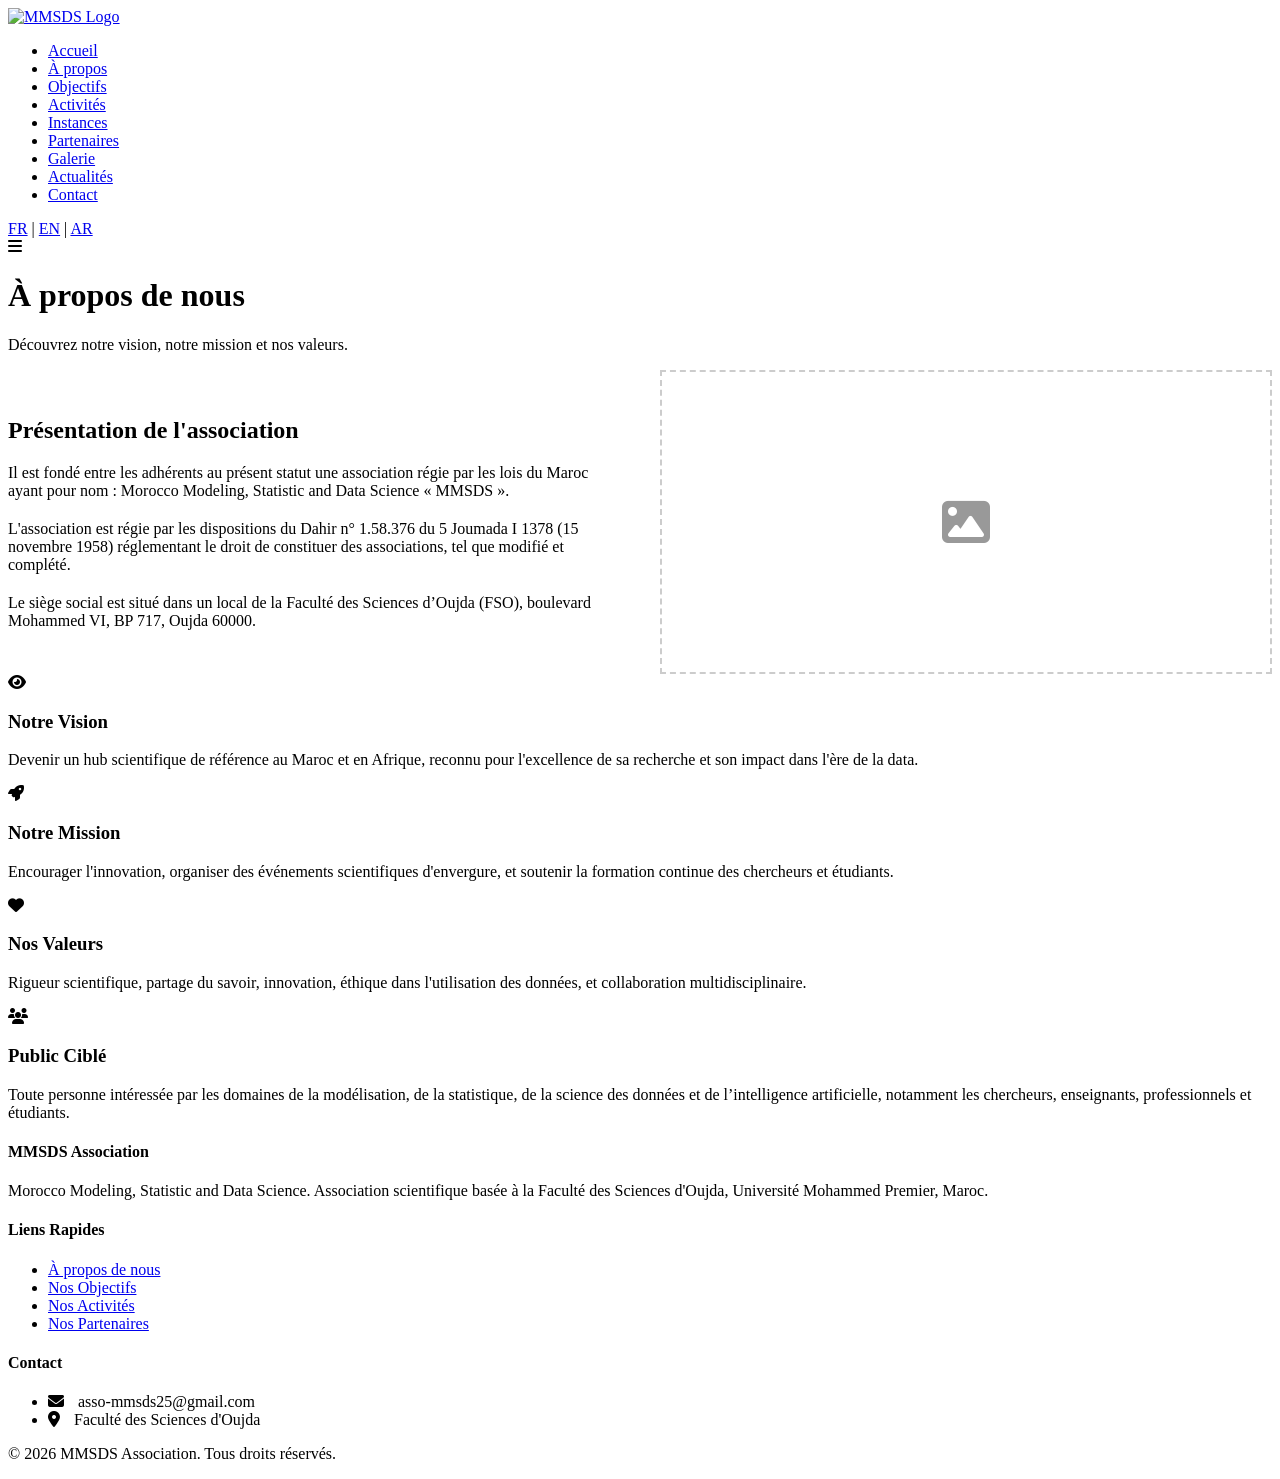
==== about.html @ ed64d481 "Add files via upload" ====
<!DOCTYPE html>
<html lang="fr">
<head>
    <meta charset="UTF-8">
    <meta name="viewport" content="width=device-width, initial-scale=1.0">
    <title>À propos - MMSDS Association</title>
    <link rel="stylesheet" href="css/style.css">
    <link rel="stylesheet" href="https://cdnjs.cloudflare.com/ajax/libs/font-awesome/6.4.0/css/all.min.css">
</head>
<body>

    <!-- Header (Same as index.html) -->
    <header class="header">
        <div class="container navbar">
            <div class="logo">
                <a href="index.html">
                    <img src="img/MSDDS.png" alt="MMSDS Logo" style="height: 60px;">
                </a>
            </div>
            <nav>
                <ul class="nav-menu">
                    <li class="nav-item"><a href="index.html" class="nav-link">Accueil</a></li>
                    <li class="nav-item"><a href="about.html" class="nav-link active">À propos</a></li>
                    <li class="nav-item"><a href="objectives.html" class="nav-link">Objectifs</a></li>
                    <li class="nav-item"><a href="activities.html" class="nav-link">Activités</a></li>
                    <li class="nav-item"><a href="instances.html" class="nav-link">Instances</a></li>
                    <li class="nav-item"><a href="partners.html" class="nav-link">Partenaires</a></li>
                    <li class="nav-item"><a href="gallery.html" class="nav-link">Galerie</a></li>
                    <li class="nav-item"><a href="news.html" class="nav-link">Actualités</a></li>
                    <li class="nav-item"><a href="contact.html" class="nav-link">Contact</a></li>
                </ul>
            </nav>
            <div class="lang-selector">
                <a href="#">FR</a> | <a href="#">EN</a> | <a href="#">AR</a>
            </div>
            <div class="hamburger"><i class="fas fa-bars"></i></div>
        </div>
    </header>

    <div class="page-header">
        <div class="container">
            <h1>À propos de nous</h1>
            <p>Découvrez notre vision, notre mission et nos valeurs.</p>
        </div>
    </div>

    <!-- À propos Section -->
    <section class="section">
        <div class="container">
            <div style="display: grid; grid-template-columns: 1fr 1fr; gap: 40px; align-items: center;">
                <div>
                    <h2 class="section-title" style="text-align: left;">Présentation de l'association</h2>
                    <p style="margin-bottom: 20px;">Il est fondé entre les adhérents au présent statut une association régie par les lois du Maroc ayant pour nom : Morocco Modeling, Statistic and Data Science « MMSDS ».</p>
                    <p style="margin-bottom: 20px;">L'association est régie par les dispositions du Dahir n° 1.58.376 du 5 Joumada I 1378 (15 novembre 1958) réglementant le droit de constituer des associations, tel que modifié et complété.</p>
                    <p>Le siège social est situé dans un local de la Faculté des Sciences d’Oujda (FSO), boulevard Mohammed VI, BP 717, Oujda 60000.</p>
                </div>
                <div>
                    <!-- Placeholder pour image -->
                    <div style="background-color: var(--light-gray); height: 300px; border-radius: var(--border-radius); display: flex; align-items: center; justify-content: center; border: 2px dashed #ccc;">
                        <i class="fas fa-image" style="font-size: 3rem; color: #999;"></i>
                    </div>
                </div>
            </div>
        </div>
    </section>

    <!-- Vision, Mission, Valeurs, Public ciblé -->
    <section class="section section-bg">
        <div class="container">
            <div class="card-grid">
                <div class="card">
                    <i class="fas fa-eye card-icon" style="color: var(--secondary-color);"></i>
                    <h3 class="card-title">Notre Vision</h3>
                    <p>Devenir un hub scientifique de référence au Maroc et en Afrique, reconnu pour l'excellence de sa recherche et son impact dans l'ère de la data.</p>
                </div>
                <div class="card">
                    <i class="fas fa-rocket card-icon" style="color: var(--secondary-color);"></i>
                    <h3 class="card-title">Notre Mission</h3>
                    <p>Encourager l'innovation, organiser des événements scientifiques d'envergure, et soutenir la formation continue des chercheurs et étudiants.</p>
                </div>
                <div class="card">
                    <i class="fas fa-heart card-icon" style="color: var(--secondary-color);"></i>
                    <h3 class="card-title">Nos Valeurs</h3>
                    <p>Rigueur scientifique, partage du savoir, innovation, éthique dans l'utilisation des données, et collaboration multidisciplinaire.</p>
                </div>
                <div class="card">
                    <i class="fas fa-users card-icon" style="color: var(--secondary-color);"></i>
                    <h3 class="card-title">Public Ciblé</h3>
                    <p>Toute personne intéressée par les domaines de la modélisation, de la statistique, de la science des données et de l’intelligence artificielle, notamment les chercheurs, enseignants, professionnels et étudiants.</p>
                </div>
            </div>
        </div>
    </section>

    <!-- Footer (Same as index.html) -->
    <footer class="footer">
        <div class="container">
            <div class="footer-top">
                <div class="footer-widget">
                    <h4>MMSDS Association</h4>
                    <p>Morocco Modeling, Statistic and Data Science. Association scientifique basée à la Faculté des Sciences d'Oujda, Université Mohammed Premier, Maroc.</p>
                </div>
                <div class="footer-widget">
                    <h4>Liens Rapides</h4>
                    <ul class="footer-links">
                        <li><a href="about.html">À propos de nous</a></li>
                        <li><a href="objectives.html">Nos Objectifs</a></li>
                        <li><a href="activities.html">Nos Activités</a></li>
                        <li><a href="partners.html">Nos Partenaires</a></li>
                    </ul>
                </div>
                <div class="footer-widget">
                    <h4>Contact</h4>
                    <ul class="footer-links">
                        <li><i class="fas fa-envelope" style="margin-right: 10px; color: var(--primary-color);"></i> asso-mmsds25@gmail.com</li>
                        <li><i class="fas fa-map-marker-alt" style="margin-right: 10px; color: var(--primary-color);"></i> Faculté des Sciences d'Oujda</li>
                    </ul>
                </div>
            </div>
            <div class="footer-bottom">
                <p>&copy; 2026 MMSDS Association. Tous droits réservés.</p>
            </div>
        </div>
    </footer>
    <script src="js/main.js"></script>
</body>
</html>
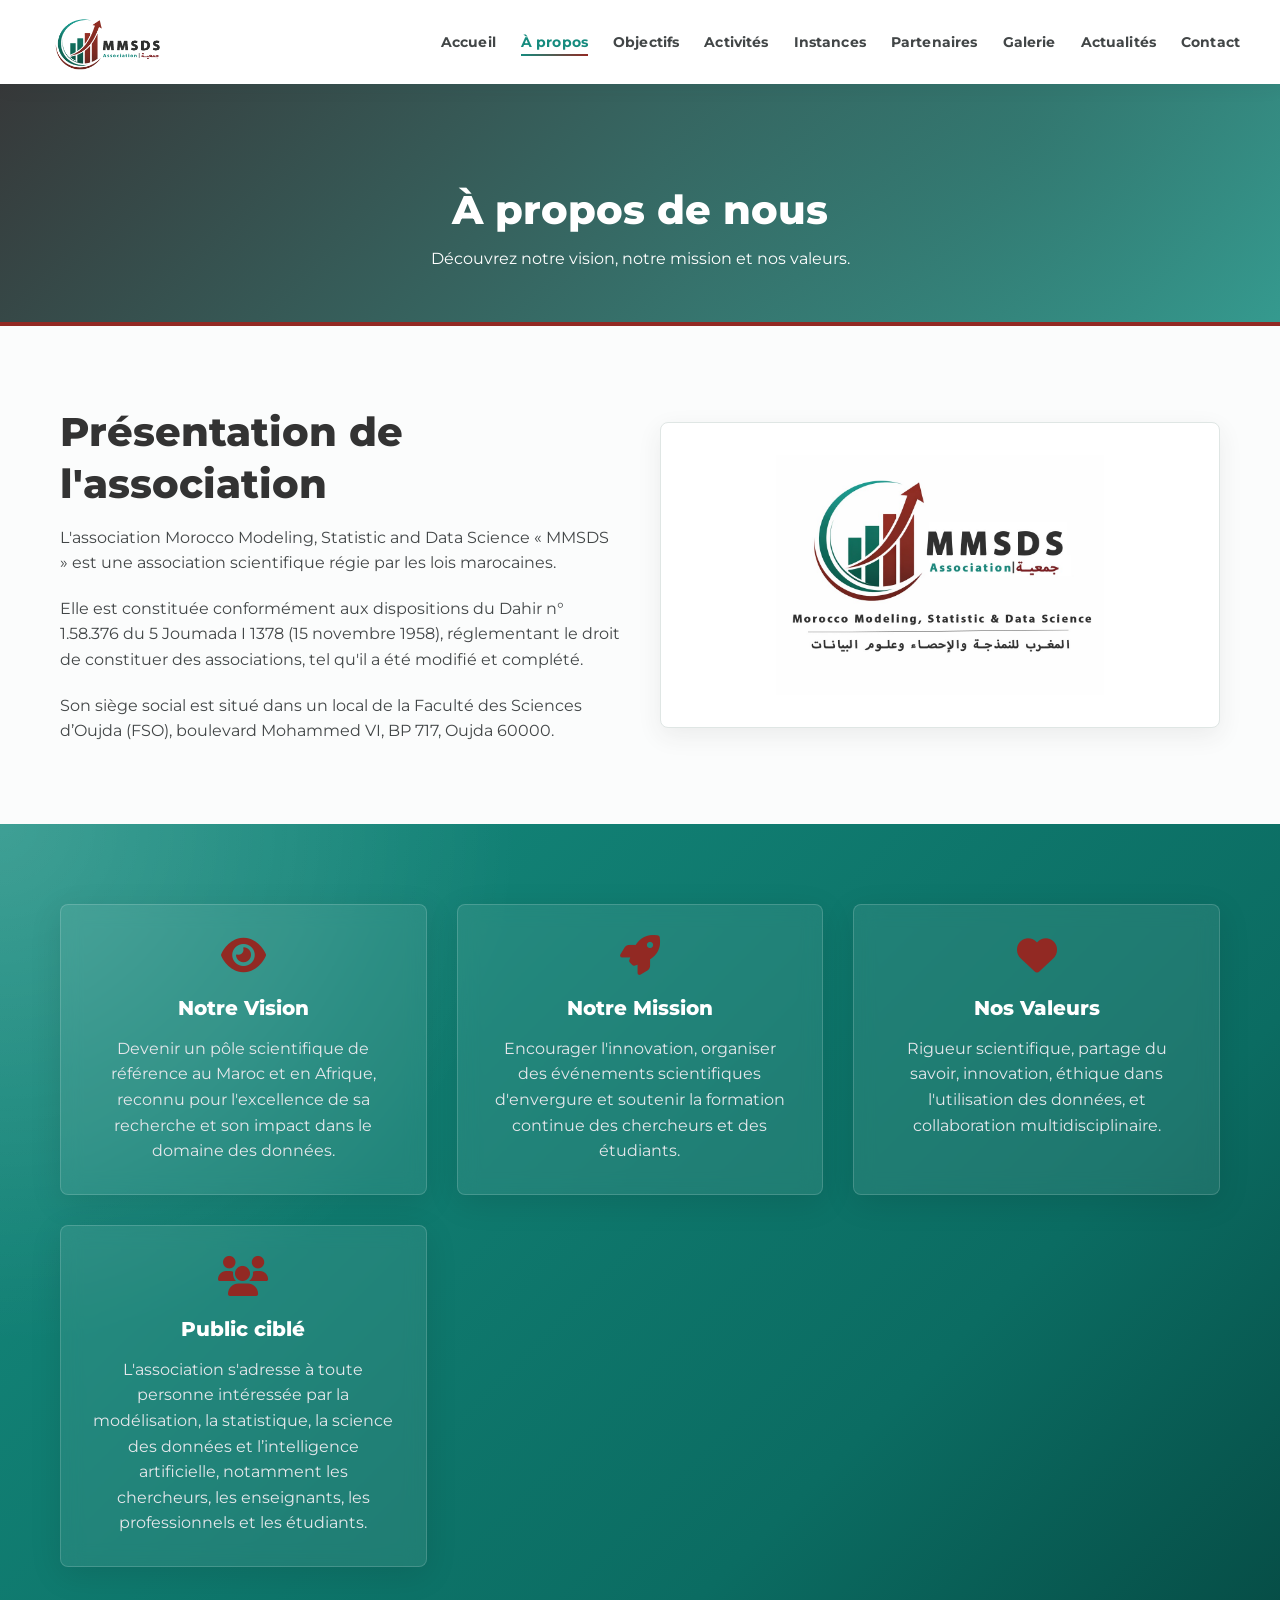
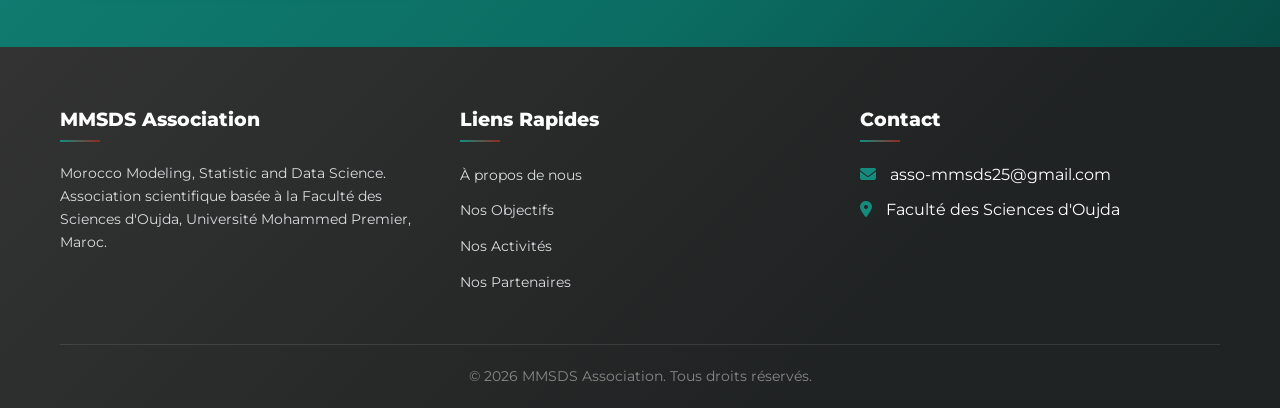
==== commit 690288f6: "Initial commit site MSDDS" ====
--- a/about.html
+++ b/about.html
@@ -30,9 +30,6 @@
                     <li class="nav-item"><a href="contact.html" class="nav-link">Contact</a></li>
                 </ul>
             </nav>
-            <div class="lang-selector">
-                <a href="#">FR</a> | <a href="#">EN</a> | <a href="#">AR</a>
-            </div>
             <div class="hamburger"><i class="fas fa-bars"></i></div>
         </div>
     </header>
@@ -50,14 +47,13 @@
             <div style="display: grid; grid-template-columns: 1fr 1fr; gap: 40px; align-items: center;">
                 <div>
                     <h2 class="section-title" style="text-align: left;">Présentation de l'association</h2>
-                    <p style="margin-bottom: 20px;">Il est fondé entre les adhérents au présent statut une association régie par les lois du Maroc ayant pour nom : Morocco Modeling, Statistic and Data Science « MMSDS ».</p>
-                    <p style="margin-bottom: 20px;">L'association est régie par les dispositions du Dahir n° 1.58.376 du 5 Joumada I 1378 (15 novembre 1958) réglementant le droit de constituer des associations, tel que modifié et complété.</p>
-                    <p>Le siège social est situé dans un local de la Faculté des Sciences d’Oujda (FSO), boulevard Mohammed VI, BP 717, Oujda 60000.</p>
+                    <p style="margin-bottom: 20px;">L'association Morocco Modeling, Statistic and Data Science « MMSDS » est une association scientifique régie par les lois marocaines.</p>
+                    <p style="margin-bottom: 20px;">Elle est constituée conformément aux dispositions du Dahir n° 1.58.376 du 5 Joumada I 1378 (15 novembre 1958), réglementant le droit de constituer des associations, tel qu'il a été modifié et complété.</p>
+                    <p>Son siège social est situé dans un local de la Faculté des Sciences d’Oujda (FSO), boulevard Mohammed VI, BP 717, Oujda 60000.</p>
                 </div>
                 <div>
-                    <!-- Placeholder pour image -->
-                    <div style="background-color: var(--light-gray); height: 300px; border-radius: var(--border-radius); display: flex; align-items: center; justify-content: center; border: 2px dashed #ccc;">
-                        <i class="fas fa-image" style="font-size: 3rem; color: #999;"></i>
+                    <div style="background: var(--white); min-height: 300px; border-radius: var(--border-radius); display: flex; align-items: center; justify-content: center; border: 1px solid var(--border-color); box-shadow: var(--box-shadow); padding: 32px;">
+                        <img src="img/MSDDS.jpeg" alt="Logo de l'association MMSDS" style="max-height: 240px; width: auto;">
                     </div>
                 </div>
             </div>
@@ -71,12 +67,12 @@
                 <div class="card">
                     <i class="fas fa-eye card-icon" style="color: var(--secondary-color);"></i>
                     <h3 class="card-title">Notre Vision</h3>
-                    <p>Devenir un hub scientifique de référence au Maroc et en Afrique, reconnu pour l'excellence de sa recherche et son impact dans l'ère de la data.</p>
+                    <p>Devenir un pôle scientifique de référence au Maroc et en Afrique, reconnu pour l'excellence de sa recherche et son impact dans le domaine des données.</p>
                 </div>
                 <div class="card">
                     <i class="fas fa-rocket card-icon" style="color: var(--secondary-color);"></i>
                     <h3 class="card-title">Notre Mission</h3>
-                    <p>Encourager l'innovation, organiser des événements scientifiques d'envergure, et soutenir la formation continue des chercheurs et étudiants.</p>
+                    <p>Encourager l'innovation, organiser des événements scientifiques d'envergure et soutenir la formation continue des chercheurs et des étudiants.</p>
                 </div>
                 <div class="card">
                     <i class="fas fa-heart card-icon" style="color: var(--secondary-color);"></i>
@@ -85,8 +81,8 @@
                 </div>
                 <div class="card">
                     <i class="fas fa-users card-icon" style="color: var(--secondary-color);"></i>
-                    <h3 class="card-title">Public Ciblé</h3>
-                    <p>Toute personne intéressée par les domaines de la modélisation, de la statistique, de la science des données et de l’intelligence artificielle, notamment les chercheurs, enseignants, professionnels et étudiants.</p>
+                    <h3 class="card-title">Public ciblé</h3>
+                    <p>L'association s'adresse à toute personne intéressée par la modélisation, la statistique, la science des données et l’intelligence artificielle, notamment les chercheurs, les enseignants, les professionnels et les étudiants.</p>
                 </div>
             </div>
         </div>
--- a/css/style.css
+++ b/css/style.css
@@ -0,0 +1,605 @@
+@import url('https://fonts.googleapis.com/css2?family=Montserrat:wght@400;500;600;700;800;900&display=swap');
+
+:root {
+    /* Color Palette */
+    --primary-color: #158b7e; /* Vert/Teal du logo */
+    --primary-hover: #0b6c62;
+    --primary-soft: #e7f4f1;
+    --secondary-color: #922923; /* Rouge brique du logo */
+    --secondary-hover: #762019;
+    --secondary-soft: #f8ecea;
+    --dark-color: #333333; /* Noir/Gris très foncé */
+    --text-color: #424647;
+    --muted-color: #6f7778;
+    --light-gray: #f6f8f7;
+    --border-color: #dfe6e4;
+    --white: #ffffff;
+    --primary: var(--primary-color);
+    --secondary: var(--secondary-color);
+    --bg-color: #fbfcfc;
+    --gray-700: var(--text-color);
+    --gray-600: var(--muted-color);
+    --gray-300: #d7dddd;
+
+    /* Typography */
+    --font-family: 'Montserrat', Arial, sans-serif;
+    
+    /* Spacing & Sizes */
+    --container-width: 1200px;
+    --section-padding: 80px 0;
+    --border-radius: 8px;
+    --transition: all 0.3s ease;
+    --box-shadow: 0 8px 24px rgba(48, 50, 51, 0.08);
+    --hover-shadow: 0 16px 34px rgba(21, 139, 126, 0.16);
+}
+
+* {
+    margin: 0;
+    padding: 0;
+    box-sizing: border-box;
+}
+
+body {
+    font-family: var(--font-family);
+    color: var(--text-color);
+    background-color: #fbfcfc;
+    line-height: 1.6;
+    overflow-x: hidden;
+    font-weight: 400;
+}
+
+h1, h2, h3, h4, h5, h6 {
+    color: var(--dark-color);
+    font-weight: 800;
+    line-height: 1.3;
+    letter-spacing: 0;
+}
+
+a {
+    text-decoration: none;
+    color: var(--primary-color);
+    transition: var(--transition);
+}
+
+a:hover {
+    color: var(--secondary-color);
+}
+
+ul {
+    list-style: none;
+}
+
+img {
+    max-width: 100%;
+    height: auto;
+    display: block;
+}
+
+/* Container */
+.container {
+    max-width: var(--container-width);
+    margin: 0 auto;
+    padding: 0 20px;
+}
+
+/* Common Section */
+.section {
+    padding: var(--section-padding);
+}
+
+.section-bg {
+    background:
+        radial-gradient(circle at top left, rgba(255, 255, 255, 0.18), transparent 34%),
+        linear-gradient(135deg, var(--primary-color) 0%, var(--primary-hover) 70%, #064c45 100%);
+    color: var(--white);
+}
+
+.section-bg .section-title {
+    color: var(--white);
+}
+
+.section-bg .section-subtitle {
+    color: #e0f2f1; /* Vert très clair/blanc */
+}
+
+/* Glassmorphism cards for the dark background */
+.section-bg .card {
+    background: rgba(255, 255, 255, 0.08);
+    backdrop-filter: blur(10px);
+    border: 1px solid rgba(255, 255, 255, 0.16);
+    color: var(--white);
+    box-shadow: 0 8px 32px rgba(0, 0, 0, 0.1);
+}
+
+.section-bg .card:hover {
+    background: rgba(255, 255, 255, 0.1);
+    border-color: rgba(255, 255, 255, 0.3);
+    transform: translateY(-5px);
+}
+
+.section-bg .card-title {
+    color: var(--white);
+}
+
+.section-bg .card-icon {
+    color: #f0d2ce; /* Icon color that pops on teal */
+}
+
+.section-bg .card p {
+    color: #e5e7eb;
+}
+
+.section-title {
+    text-align: center;
+    font-size: 2.5rem;
+    margin-bottom: 15px;
+    color: var(--dark-color);
+}
+
+.section-subtitle {
+    text-align: center;
+    color: var(--primary-color);
+    font-weight: 700;
+    margin-bottom: 50px;
+    text-transform: uppercase;
+    letter-spacing: 0.08em;
+}
+
+/* Buttons */
+.btn {
+    display: inline-block;
+    padding: 12px 28px;
+    border-radius: var(--border-radius);
+    font-weight: 700;
+    text-align: center;
+    cursor: pointer;
+    transition: var(--transition);
+    border: 2px solid transparent;
+    letter-spacing: 0.01em;
+}
+
+.btn-primary {
+    background: linear-gradient(135deg, var(--primary-color), var(--primary-hover));
+    color: var(--white);
+}
+
+.btn-primary:hover {
+    background: linear-gradient(135deg, var(--primary-hover), #074e47);
+    color: var(--white);
+    transform: translateY(-2px);
+    box-shadow: 0 10px 22px rgba(21, 139, 126, 0.28);
+}
+
+.btn-secondary {
+    background-color: transparent;
+    border-color: var(--primary-color);
+    color: var(--primary-color);
+}
+
+.btn-secondary:hover {
+    background-color: var(--secondary-color);
+    border-color: var(--secondary-color);
+    color: var(--white);
+    transform: translateY(-2px);
+}
+
+/* Header & Navigation */
+.header {
+    background-color: var(--white);
+    box-shadow: 0 2px 18px rgba(48, 50, 51, 0.08);
+    position: sticky;
+    top: 0;
+    z-index: 1000;
+}
+
+.navbar {
+    display: flex;
+    justify-content: space-between;
+    align-items: center;
+    padding: 12px 0;
+}
+
+.logo img {
+    max-height: 64px;
+    width: auto;
+}
+
+.logo a {
+    font-size: 1.5rem;
+    font-weight: 700;
+    color: var(--dark-color);
+    display: flex;
+    align-items: center;
+    gap: 10px;
+}
+
+.logo span {
+    color: var(--primary-color);
+}
+
+.nav-menu {
+    display: flex;
+    gap: 25px;
+}
+
+.nav-item a {
+    color: var(--text-color);
+    font-weight: 700;
+    font-size: 0.9rem;
+    position: relative;
+    letter-spacing: 0.01em;
+}
+
+.nav-item a:hover,
+.nav-item a.active {
+    color: var(--primary-color);
+}
+
+.nav-item a::after {
+    content: '';
+    position: absolute;
+    width: 0;
+    height: 2px;
+    bottom: -5px;
+    left: 0;
+    background: linear-gradient(90deg, var(--primary-color), var(--secondary-color));
+    transition: var(--transition);
+}
+
+.nav-item a:hover::after,
+.nav-item a.active::after {
+    width: 100%;
+}
+
+.hamburger {
+    display: none;
+    cursor: pointer;
+    font-size: 1.5rem;
+    color: var(--dark-color);
+}
+
+/* Hero Section */
+.hero {
+    height: 80vh;
+    min-height: 600px;
+    background:
+        linear-gradient(135deg, rgba(48, 50, 51, 0.96), rgba(11, 108, 98, 0.9)),
+        radial-gradient(circle at 72% 22%, rgba(146, 41, 35, 0.3), transparent 32%);
+    position: relative;
+    display: flex;
+    align-items: center;
+    text-align: center;
+    color: var(--white);
+    overflow: hidden;
+}
+
+#heroCanvas {
+    position: absolute;
+    top: 0;
+    left: 0;
+    width: 100%;
+    height: 100%;
+    z-index: 1;
+    opacity: 0.72;
+}
+
+.hero .container {
+    position: relative;
+    z-index: 2;
+}
+
+.hero h1 {
+    color: var(--white);
+    font-size: 3.5rem;
+    margin-bottom: 20px;
+    text-shadow: 0 6px 18px rgba(0,0,0,0.25);
+    font-weight: 900;
+}
+
+.hero h1 span {
+    text-shadow: 0 4px 14px rgba(0,0,0,0.32);
+}
+
+.brand-initial {
+    color: var(--secondary-color);
+}
+
+.hero-acronym {
+    display: block;
+    color: var(--secondary-color);
+    font-size: 0.58em;
+    font-weight: 900;
+    margin-top: 12px;
+}
+
+.hero p {
+    font-size: 1.2rem;
+    color: #edf5f3;
+    margin-bottom: 30px;
+    max-width: 800px;
+    margin-left: auto;
+    margin-right: auto;
+}
+
+.hero .hero-arabic {
+    font-size: 1.55rem;
+    font-weight: 800;
+    color: var(--white);
+    margin-bottom: 22px;
+}
+
+/* HERO SCROLL ARROW */
+.hero-scroll-arrow {
+    position: absolute;
+    bottom: 40px;
+    left: 50%;
+    transform: translateX(-50%);
+    font-size: 2rem;
+    color: var(--white);
+    animation: bounce 2s infinite;
+    z-index: 3;
+    cursor: pointer;
+}
+@keyframes bounce {
+    0%, 20%, 50%, 80%, 100% { transform: translateY(0) translateX(-50%); }
+    40% { transform: translateY(-20px) translateX(-50%); }
+    60% { transform: translateY(-10px) translateX(-50%); }
+}
+
+.hero-btns {
+    display: flex;
+    gap: 15px;
+    justify-content: center;
+}
+
+.hero .btn-secondary {
+    border-color: rgba(255, 255, 255, 0.72);
+    color: var(--white);
+}
+
+.hero .btn-secondary:hover {
+    background-color: var(--secondary-color);
+    border-color: var(--secondary-color);
+    color: var(--white);
+}
+
+/* Cards */
+.card-grid {
+    display: grid;
+    grid-template-columns: repeat(auto-fit, minmax(300px, 1fr));
+    gap: 30px;
+}
+
+.card {
+    background: var(--white);
+    border-radius: var(--border-radius);
+    padding: 30px;
+    box-shadow: var(--box-shadow);
+    transition: var(--transition);
+    border: 1px solid var(--border-color);
+    text-align: center;
+}
+
+.card:hover {
+    transform: translateY(-5px);
+    box-shadow: var(--hover-shadow);
+    border-color: rgba(21, 139, 126, 0.45);
+}
+
+.card-icon {
+    font-size: 2.5rem;
+    color: var(--primary-color);
+    margin-bottom: 20px;
+}
+
+.card-title {
+    font-size: 1.25rem;
+    margin-bottom: 15px;
+    color: var(--dark-color);
+    font-weight: 800;
+}
+
+/* Member Cards */
+.member-card {
+    background: var(--white);
+    border-radius: var(--border-radius);
+    overflow: hidden;
+    box-shadow: var(--box-shadow);
+    text-align: center;
+    transition: var(--transition);
+}
+
+.member-card:hover {
+    transform: translateY(-5px);
+    box-shadow: var(--hover-shadow);
+}
+
+.member-img {
+    height: 250px;
+    background-color: var(--primary-soft);
+    display: flex;
+    align-items: center;
+    justify-content: center;
+    color: #999;
+    font-size: 3rem;
+}
+
+.member-info {
+    padding: 20px;
+}
+
+.member-name {
+    font-size: 1.2rem;
+    color: var(--dark-color);
+    margin-bottom: 5px;
+}
+
+.member-role {
+    color: var(--secondary-color);
+    font-weight: 700;
+    font-size: 0.9rem;
+}
+
+/* Footer */
+.footer {
+    background:
+        linear-gradient(135deg, var(--dark-color), #202323 70%),
+        var(--dark-color);
+    color: var(--white);
+    padding: 60px 0 20px;
+}
+
+.footer-top {
+    display: grid;
+    grid-template-columns: repeat(auto-fit, minmax(250px, 1fr));
+    gap: 40px;
+    margin-bottom: 40px;
+}
+
+.footer-widget h4 {
+    color: var(--white);
+    font-size: 1.2rem;
+    margin-bottom: 20px;
+    position: relative;
+    padding-bottom: 10px;
+}
+
+.footer-widget h4::after {
+    content: '';
+    position: absolute;
+    left: 0;
+    bottom: 0;
+    width: 40px;
+    height: 2px;
+    background: linear-gradient(90deg, var(--primary-color), var(--secondary-color));
+}
+
+.footer-widget p {
+    color: #d7dddd;
+    font-size: 0.9rem;
+}
+
+.footer-links li {
+    margin-bottom: 10px;
+}
+
+.footer-links a {
+    color: #d7dddd;
+    font-size: 0.9rem;
+}
+
+.footer-links a:hover {
+    color: var(--primary-color);
+    padding-left: 5px;
+}
+
+.footer-bottom {
+    text-align: center;
+    padding-top: 20px;
+    border-top: 1px solid rgba(255,255,255,0.1);
+    color: #888;
+    font-size: 0.9rem;
+}
+
+/* Page Header */
+.page-header {
+    background:
+        linear-gradient(135deg, rgba(48, 50, 51, 0.97), rgba(21, 139, 126, 0.86)),
+        radial-gradient(circle at 80% 20%, rgba(146, 41, 35, 0.28), transparent 35%);
+    padding: 100px 0 50px;
+    text-align: center;
+    color: var(--white);
+    border-bottom: 4px solid var(--secondary-color);
+}
+
+.page-header h1 {
+    color: var(--white);
+    margin-bottom: 10px;
+    font-size: 2.5rem;
+}
+
+/* Responsive */
+@media (max-width: 991px) {
+    .nav-menu {
+        position: absolute;
+        top: 100%;
+        left: -100%;
+        width: 100%;
+        background-color: var(--white);
+        flex-direction: column;
+        text-align: center;
+        transition: 0.3s;
+        box-shadow: 0 10px 10px rgba(0,0,0,0.1);
+        padding: 20px 0;
+        gap: 15px;
+    }
+
+    .nav-menu.active {
+        left: 0;
+    }
+
+    .hamburger {
+        display: block;
+    }
+    
+    .hero h1 {
+        font-size: 2.5rem;
+    }
+
+    .hero-acronym {
+        font-size: 0.62em;
+    }
+}
+
+@media (max-width: 640px) {
+    :root {
+        --section-padding: 56px 0;
+    }
+
+    .navbar {
+        padding: 10px 0;
+    }
+
+    .logo img {
+        max-height: 52px;
+    }
+
+    .hero {
+        min-height: 620px;
+        height: auto;
+        padding: 92px 0 72px;
+    }
+
+    .hero h1 {
+        font-size: 2rem;
+    }
+
+    .hero p {
+        font-size: 1rem;
+    }
+
+    .hero .hero-arabic {
+        font-size: 1.25rem;
+    }
+
+    .hero-btns {
+        flex-direction: column;
+        align-items: stretch;
+        max-width: 300px;
+        margin: 0 auto;
+    }
+
+    .section-title,
+    .page-header h1 {
+        font-size: 2rem;
+    }
+
+    .card-grid {
+        grid-template-columns: 1fr;
+    }
+}
+
+/* Utilities */
+.text-center { text-align: center; }
+.mt-4 { margin-top: 2rem; }
+.mb-4 { margin-bottom: 2rem; }
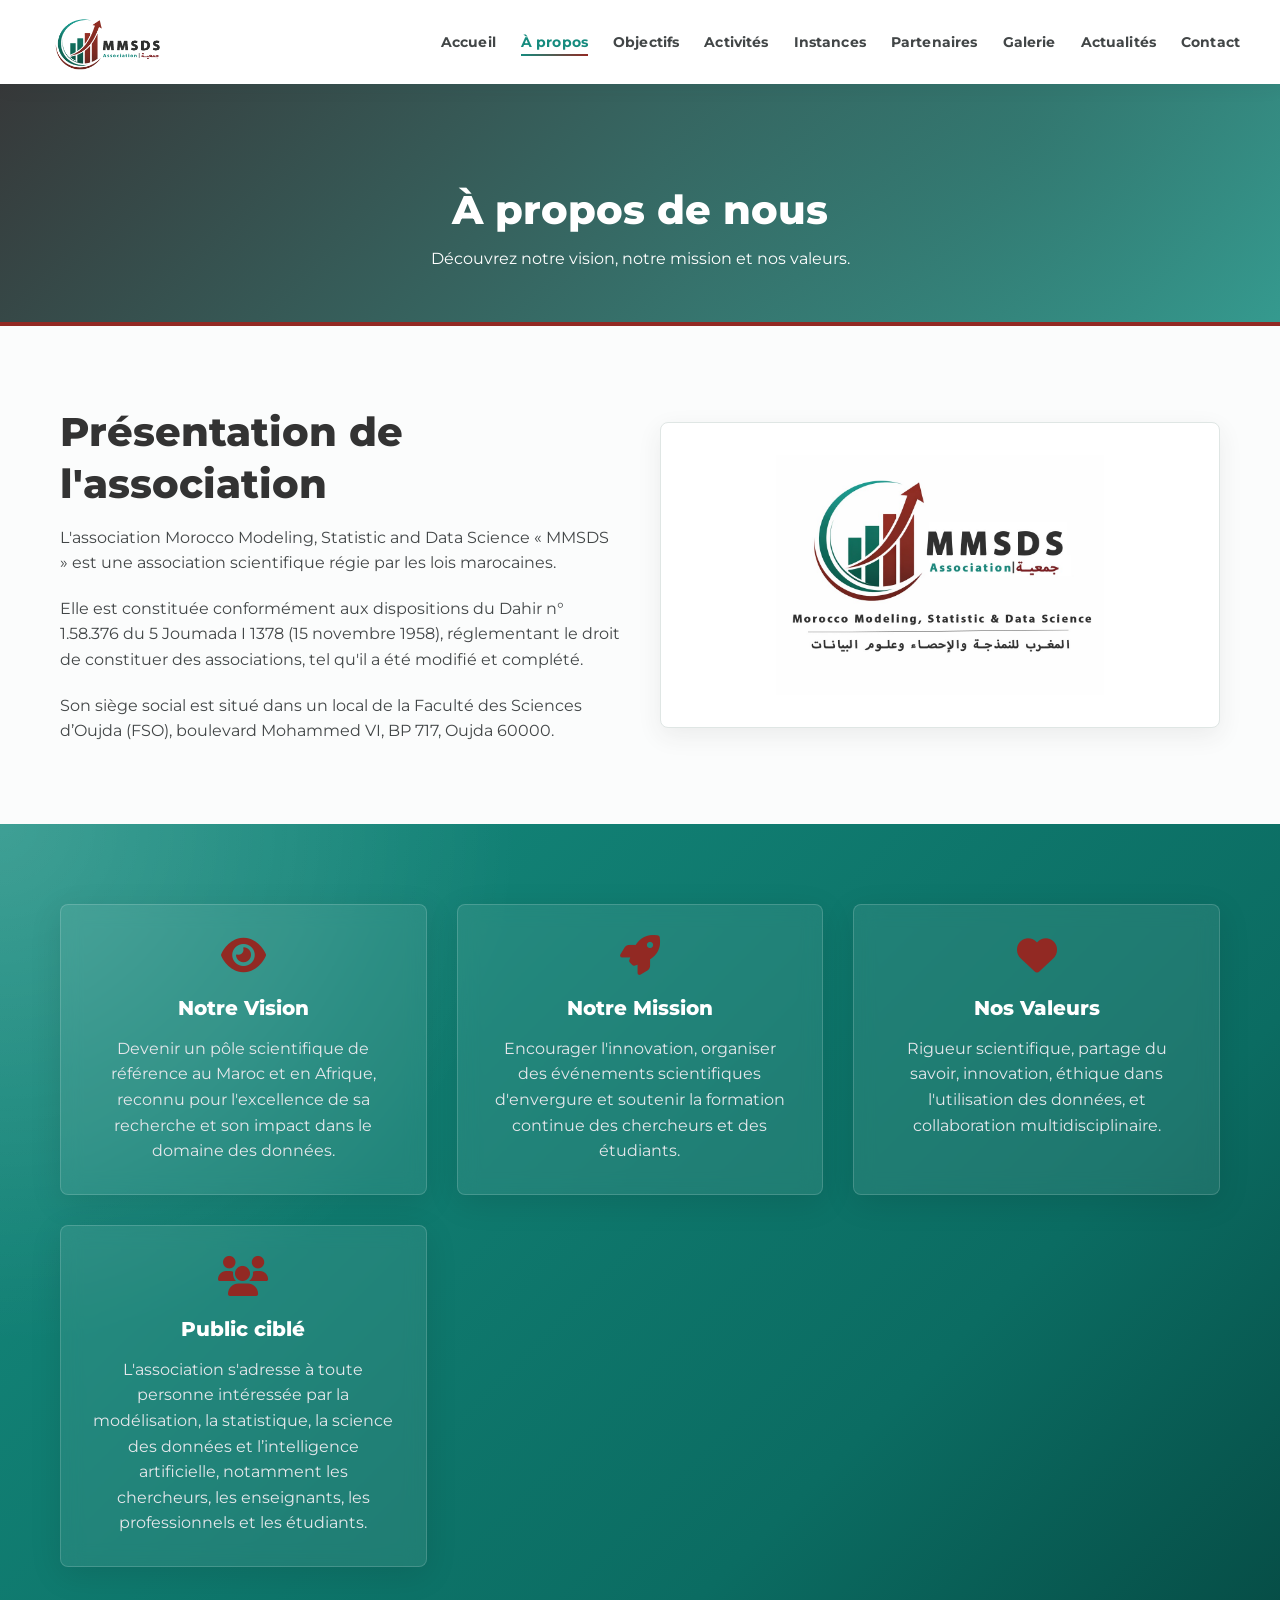
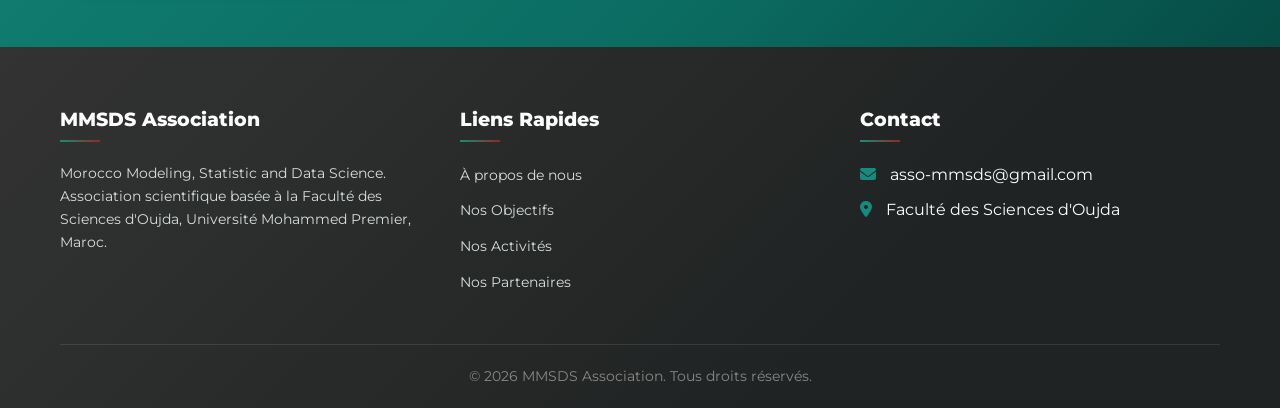
==== commit 39659ce5: "Standardize site footer" ====
--- a/about.html
+++ b/about.html
@@ -108,7 +108,7 @@
                 <div class="footer-widget">
                     <h4>Contact</h4>
                     <ul class="footer-links">
-                        <li><i class="fas fa-envelope" style="margin-right: 10px; color: var(--primary-color);"></i> asso-mmsds25@gmail.com</li>
+                        <li><i class="fas fa-envelope" style="margin-right: 10px; color: var(--primary-color);"></i> asso-mmsds@gmail.com</li>
                         <li><i class="fas fa-map-marker-alt" style="margin-right: 10px; color: var(--primary-color);"></i> Faculté des Sciences d'Oujda</li>
                     </ul>
                 </div>
--- a/css/style.css
+++ b/css/style.css
@@ -296,20 +296,38 @@
     font-weight: 900;
 }
 
+.hero-title {
+    position: relative;
+    display: inline-block;
+    z-index: 1;
+}
+
+.hero-title::before {
+    content: "";
+    position: absolute;
+    inset: -18px -34px;
+    z-index: -1;
+    background: radial-gradient(ellipse at center, rgba(255,255,255,0.2), rgba(255,255,255,0) 68%);
+    filter: blur(7px);
+    pointer-events: none;
+}
+
 .hero h1 span {
     text-shadow: 0 4px 14px rgba(0,0,0,0.32);
 }
 
 .brand-initial {
-    color: var(--secondary-color);
+    color: #b83a34;
+    text-shadow: 0 4px 14px rgba(0,0,0,0.34);
 }
 
 .hero-acronym {
     display: block;
-    color: var(--secondary-color);
+    color: #b83a34;
     font-size: 0.58em;
     font-weight: 900;
     margin-top: 12px;
+    text-shadow: 0 4px 14px rgba(0,0,0,0.34);
 }
 
 .hero p {
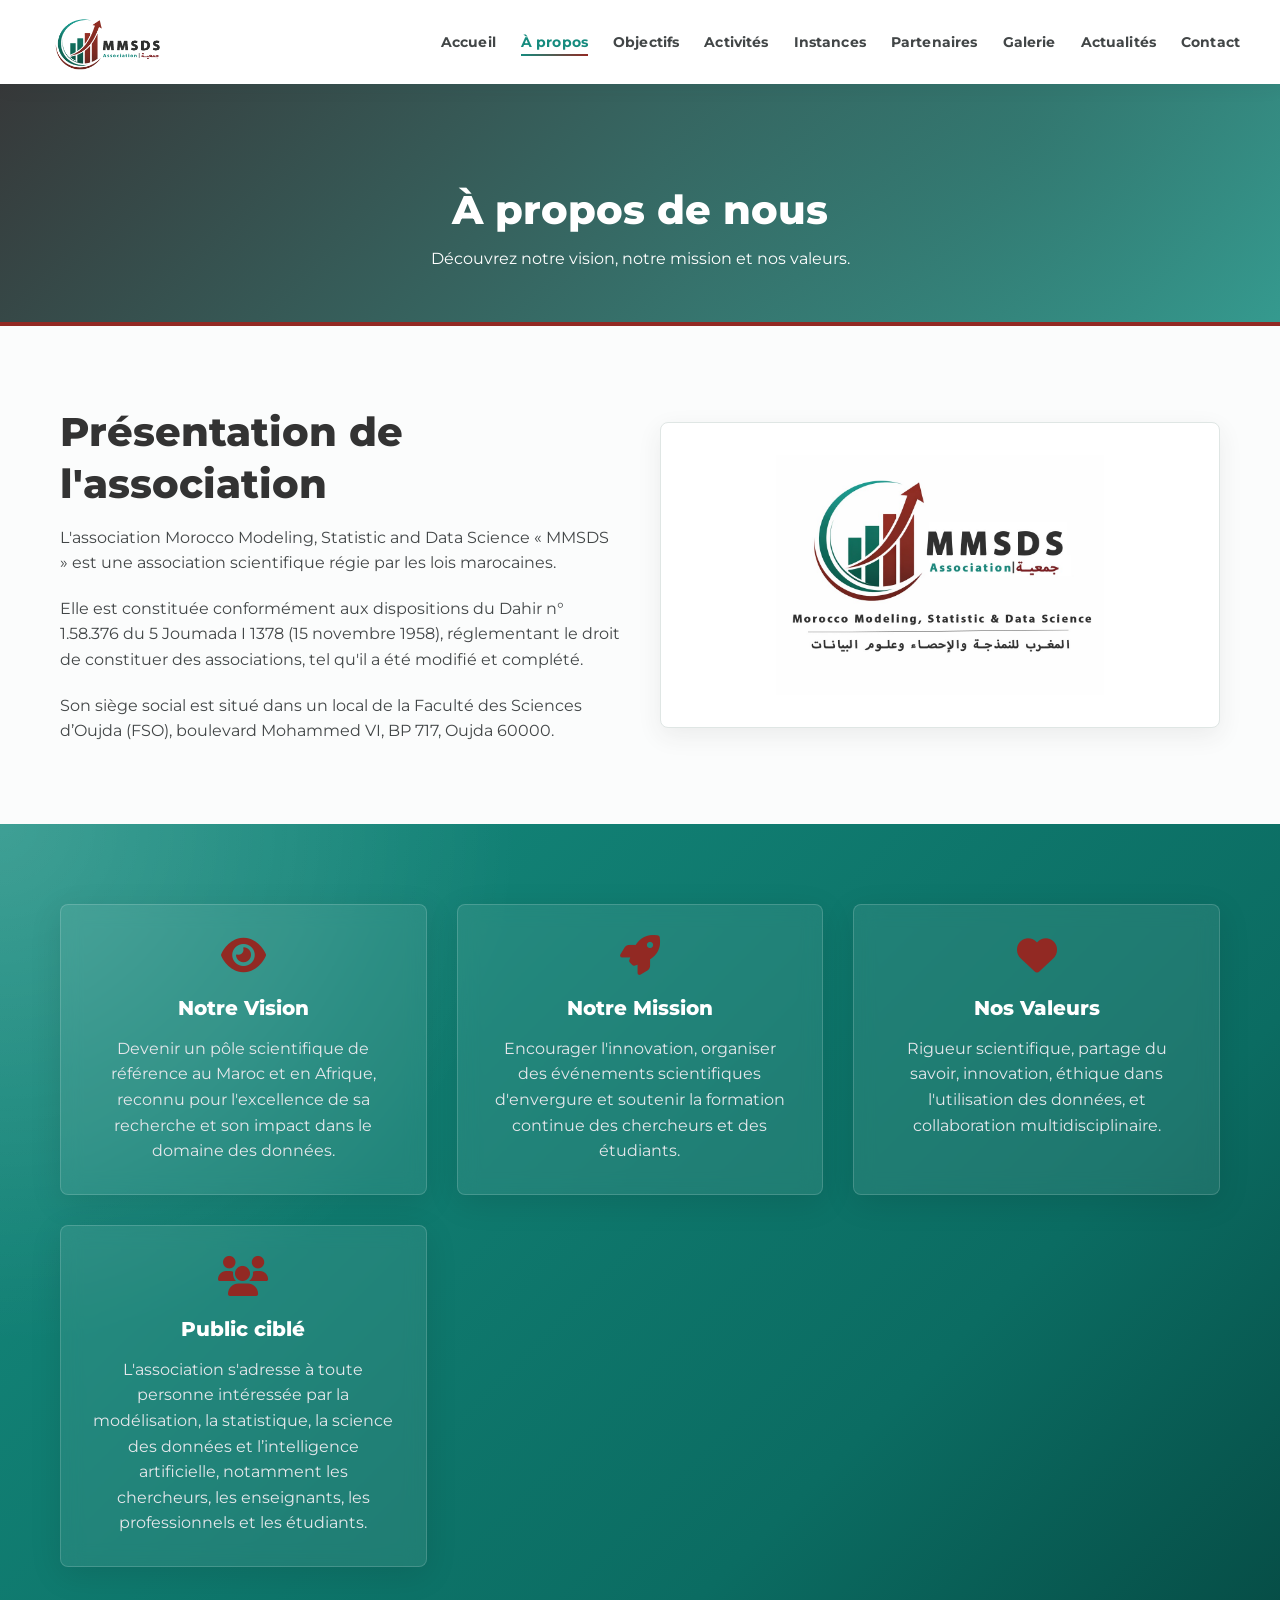
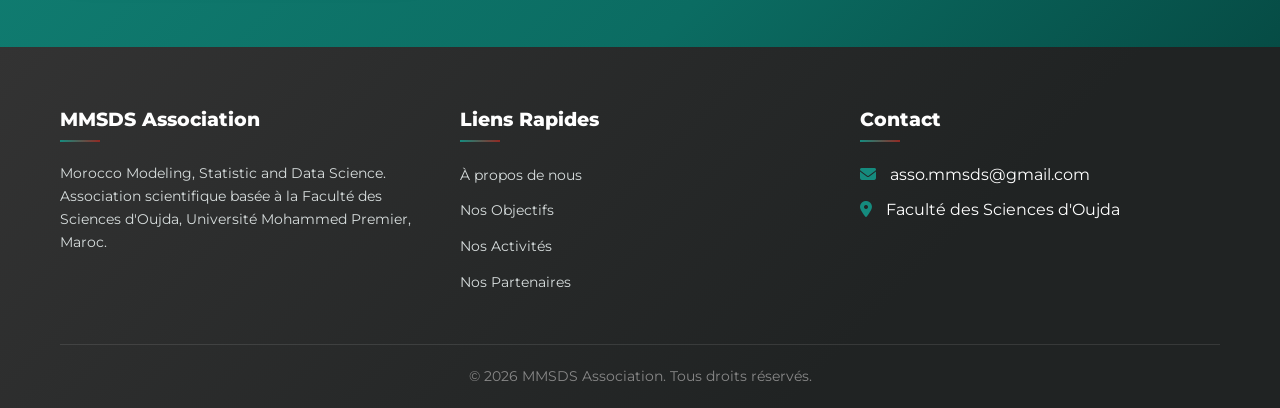
==== commit 8b0b2600: "Update association email address" ====
--- a/about.html
+++ b/about.html
@@ -108,7 +108,7 @@
                 <div class="footer-widget">
                     <h4>Contact</h4>
                     <ul class="footer-links">
-                        <li><i class="fas fa-envelope" style="margin-right: 10px; color: var(--primary-color);"></i> asso-mmsds@gmail.com</li>
+                        <li><i class="fas fa-envelope" style="margin-right: 10px; color: var(--primary-color);"></i> asso.mmsds@gmail.com</li>
                         <li><i class="fas fa-map-marker-alt" style="margin-right: 10px; color: var(--primary-color);"></i> Faculté des Sciences d'Oujda</li>
                     </ul>
                 </div>
